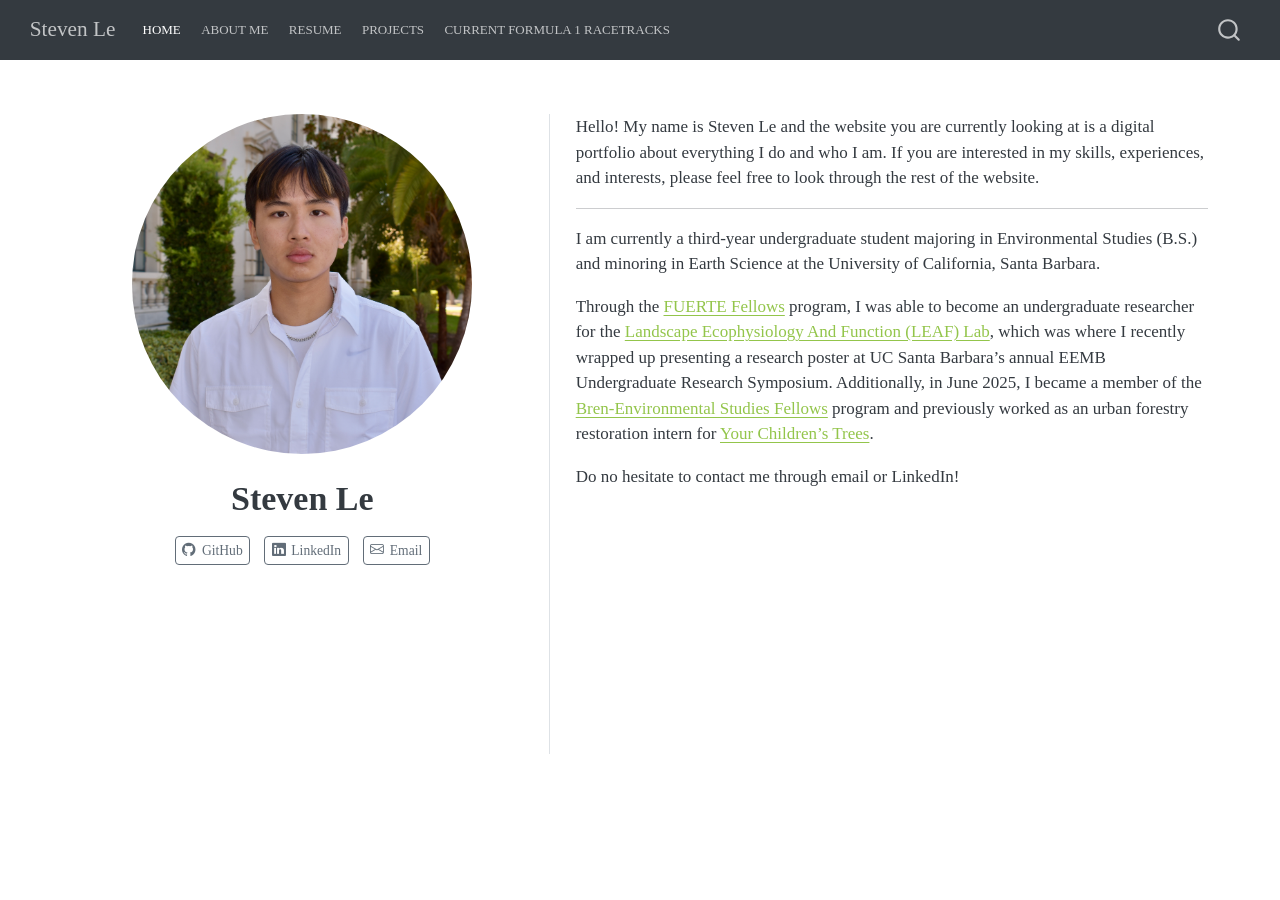
==== docs/index.html @ aee2616b "updated font." ====
<!DOCTYPE html>
<html xmlns="http://www.w3.org/1999/xhtml" lang="en" xml:lang="en"><head>

<meta charset="utf-8">
<meta name="generator" content="quarto-1.9.37">

<meta name="viewport" content="width=device-width, initial-scale=1.0, user-scalable=yes">


<title>Steven Le</title>
<style>
/* Default styles provided by pandoc.
** See https://pandoc.org/MANUAL.html#variables-for-html for config info.
*/
code{white-space: pre-wrap;}
span.smallcaps{font-variant: small-caps;}
div.columns{display: flex; gap: min(4vw, 1.5em);}
div.column{flex: auto; overflow-x: auto;}
div.hanging-indent{margin-left: 1.5em; text-indent: -1.5em;}
ul.task-list{list-style: none;}
ul.task-list li input[type="checkbox"] {
  width: 0.8em;
  margin: 0 0.8em 0.2em -1em; /* quarto-specific, see https://github.com/quarto-dev/quarto-cli/issues/4556 */ 
  vertical-align: middle;
}
</style>


<script src="site_libs/quarto-nav/quarto-nav.js"></script>
<script src="site_libs/quarto-nav/headroom.min.js"></script>
<script src="site_libs/clipboard/clipboard.min.js"></script>
<script src="site_libs/quarto-search/autocomplete.umd.js"></script>
<script src="site_libs/quarto-search/fuse.min.js"></script>
<script src="site_libs/quarto-search/quarto-search.js"></script>
<meta name="quarto:offset" content="./">
<script src="site_libs/quarto-html/quarto.js" type="module"></script>
<script src="site_libs/quarto-html/tabsets/tabsets.js" type="module"></script>
<script src="site_libs/quarto-html/popper.min.js"></script>
<script src="site_libs/quarto-html/tippy.umd.min.js"></script>
<link href="site_libs/quarto-html/tippy.css" rel="stylesheet">
<link href="site_libs/quarto-html/quarto-syntax-highlighting-7f8f88aac4f3542376d5c11b86a4c14d.css" rel="stylesheet" id="quarto-text-highlighting-styles">
<script src="site_libs/bootstrap/bootstrap.min.js"></script>
<link href="site_libs/bootstrap/bootstrap-icons.css" rel="stylesheet">
<link href="site_libs/bootstrap/bootstrap-993413920bd258c9f72661ddf3dbbf0b.min.css" rel="stylesheet" append-hash="true" id="quarto-bootstrap" data-mode="light">
<script id="quarto-search-options" type="application/json">{
  "location": "navbar",
  "copy-button": false,
  "collapse-after": 3,
  "panel-placement": "end",
  "type": "overlay",
  "limit": 50,
  "keyboard-shortcut": [
    "f",
    "/",
    "s"
  ],
  "show-item-context": false,
  "language": {
    "search-no-results-text": "No results",
    "search-matching-documents-text": "matching documents",
    "search-copy-link-title": "Copy link to search",
    "search-hide-matches-text": "Hide additional matches",
    "search-more-match-text": "more match in this document",
    "search-more-matches-text": "more matches in this document",
    "search-clear-button-title": "Clear",
    "search-text-placeholder": "",
    "search-detached-cancel-button-title": "Cancel",
    "search-submit-button-title": "Submit",
    "search-label": "Search"
  }
}</script>


</head>

<body class="nav-fixed quarto-light">

<div id="quarto-search-results"></div>
  <header id="quarto-header" class="headroom fixed-top">
    <nav class="navbar navbar-expand-lg " data-bs-theme="dark">
      <div class="navbar-container container-fluid">
      <div class="navbar-brand-container mx-auto">
    <a class="navbar-brand" href="./index.html">
    <span class="navbar-title">Steven Le</span>
    </a>
  </div>
            <div id="quarto-search" class="" title="Search"></div>
          <button class="navbar-toggler" type="button" data-bs-toggle="collapse" data-bs-target="#navbarCollapse" aria-controls="navbarCollapse" role="menu" aria-expanded="false" aria-label="Toggle navigation" onclick="if (window.quartoToggleHeadroom) { window.quartoToggleHeadroom(); }">
  <span class="navbar-toggler-icon"></span>
</button>
          <div class="collapse navbar-collapse" id="navbarCollapse">
            <ul class="navbar-nav navbar-nav-scroll me-auto">
  <li class="nav-item">
    <a class="nav-link active" href="./index.html" aria-current="page"> 
<span class="menu-text">Home</span></a>
  </li>  
  <li class="nav-item">
    <a class="nav-link" href="./about.html"> 
<span class="menu-text">About Me</span></a>
  </li>  
  <li class="nav-item">
    <a class="nav-link" href="./resume.html"> 
<span class="menu-text">Resume</span></a>
  </li>  
  <li class="nav-item">
    <a class="nav-link" href="./projects.html"> 
<span class="menu-text">Projects</span></a>
  </li>  
  <li class="nav-item">
    <a class="nav-link" href="./f1-racetracks.html"> 
<span class="menu-text">Current Formula 1 Racetracks</span></a>
  </li>  
</ul>
          </div> <!-- /navcollapse -->
            <div class="quarto-navbar-tools">
</div>
      </div> <!-- /container-fluid -->
    </nav>
</header>
<!-- content -->
<div id="quarto-content" class="quarto-container page-columns page-rows-contents page-layout-full page-navbar">
<!-- sidebar -->
<!-- margin-sidebar -->
    
<!-- main -->
<div class="quarto-about-trestles column-page">
  <div class="about-entity">
    <img src="photos/photo.jpg" class="about-image
  round " style="height: 20em; width: 20em;">
<header id="title-block-header" class="quarto-title-block default">
<div class="quarto-title">
<h1 class="title">Steven Le</h1>
</div>
<div class="quarto-title-meta column-page">
  </div>
</header>
    <div class="about-links">
  <a href="https://github.com/lesteven24" class="about-link" rel="" target="">
    <i class="bi bi-github"></i>
     <span class="about-link-text">GitHub</span>
  </a>
  <a href="https://linkedin.com/in/lesteven42" class="about-link" rel="" target="">
    <i class="bi bi-linkedin"></i>
     <span class="about-link-text">LinkedIn</span>
  </a>
  <a href="mailto:steven812@ucsb.edu" class="about-link" rel="" target="">
    <i class="bi bi-envelope"></i>
     <span class="about-link-text">Email</span>
  </a>
</div>
  </div>
  <div class="about-contents"><main class="content column-page" id="quarto-document-content">
<p>Hello! My name is Steven Le and the website you are currently looking at is a digital portfolio about everything I do and who I am. If you are interested in my skills, experiences, and interests, please feel free to look through the rest of the website.</p>
<hr>
<p>I am currently a third-year undergraduate student majoring in Environmental Studies (B.S.) and minoring in Earth Science at the University of California, Santa Barbara.</p>
<p>Through the <a href="https://fuerte.eemb.ucsb.edu/people/steven-le">FUERTE Fellows</a> program, I was able to become an undergraduate researcher for the <a href="https://anderegglab.eemb.ucsb.edu/">Landscape Ecophysiology And Function (LEAF) Lab</a>, which was where I recently wrapped up presenting a research poster at UC Santa Barbara’s annual EEMB Undergraduate Research Symposium. Additionally, in June 2025, I became a member of the <a href="https://bren.ucsb.edu/undergrad-mentoring/bren-es-fellows-program/bren-es-fellows/steven-le">Bren-Environmental Studies Fellows</a> program and previously worked as an urban forestry restoration intern for <a href="https://www.yourchildrenstreesatucsb.org/">Your Children’s Trees</a>.</p>
<p>Do no hesitate to contact me through email or LinkedIn!</p>


</main></div>
</div>
 <!-- /main -->
<script id="quarto-html-after-body" type="application/javascript">
  window.document.addEventListener("DOMContentLoaded", function (event) {
    const isCodeAnnotation = (el) => {
      for (const clz of el.classList) {
        if (clz.startsWith('code-annotation-')) {                     
          return true;
        }
      }
      return false;
    }
    const onCopySuccess = function(e) {
      // button target
      const button = e.trigger;
      // don't keep focus
      button.blur();
      // flash "checked"
      button.classList.add('code-copy-button-checked');
      var currentTitle = button.getAttribute("title");
      button.setAttribute("title", "Copied!");
      let tooltip;
      if (window.bootstrap) {
        button.setAttribute("data-bs-toggle", "tooltip");
        button.setAttribute("data-bs-placement", "left");
        button.setAttribute("data-bs-title", "Copied!");
        tooltip = new bootstrap.Tooltip(button, 
          { trigger: "manual", 
            customClass: "code-copy-button-tooltip",
            offset: [0, -8]});
        tooltip.show();    
      }
      setTimeout(function() {
        if (tooltip) {
          tooltip.hide();
          button.removeAttribute("data-bs-title");
          button.removeAttribute("data-bs-toggle");
          button.removeAttribute("data-bs-placement");
        }
        button.setAttribute("title", currentTitle);
        button.classList.remove('code-copy-button-checked');
      }, 1000);
      // clear code selection
      e.clearSelection();
    }
    const getTextToCopy = function(trigger) {
      const outerScaffold = trigger.parentElement.cloneNode(true);
      const codeEl = outerScaffold.querySelector('code');
      for (const childEl of codeEl.children) {
        if (isCodeAnnotation(childEl)) {
          childEl.remove();
        }
      }
      return codeEl.innerText;
    }
    const clipboard = new window.ClipboardJS('.code-copy-button:not([data-in-quarto-modal])', {
      text: getTextToCopy
    });
    clipboard.on('success', onCopySuccess);
    if (window.document.getElementById('quarto-embedded-source-code-modal')) {
      const clipboardModal = new window.ClipboardJS('.code-copy-button[data-in-quarto-modal]', {
        text: getTextToCopy,
        container: window.document.getElementById('quarto-embedded-source-code-modal')
      });
      clipboardModal.on('success', onCopySuccess);
    }
      var localhostRegex = new RegExp(/^(?:http|https):\/\/localhost\:?[0-9]*\//);
      var mailtoRegex = new RegExp(/^mailto:/);
        var filterRegex = new RegExp('/' + window.location.host + '/');
      var isInternal = (href) => {
          return filterRegex.test(href) || localhostRegex.test(href) || mailtoRegex.test(href);
      }
      // Inspect non-navigation links and adorn them if external
     var links = window.document.querySelectorAll('a[href]:not(.nav-link):not(.navbar-brand):not(.toc-action):not(.sidebar-link):not(.sidebar-item-toggle):not(.pagination-link):not(.no-external):not([aria-hidden]):not(.dropdown-item):not(.quarto-navigation-tool):not(.about-link)');
      for (var i=0; i<links.length; i++) {
        const link = links[i];
        if (!isInternal(link.href)) {
          // undo the damage that might have been done by quarto-nav.js in the case of
          // links that we want to consider external
          if (link.dataset.originalHref !== undefined) {
            link.href = link.dataset.originalHref;
          }
        }
      }
    function tippyHover(el, contentFn, onTriggerFn, onUntriggerFn) {
      const config = {
        allowHTML: true,
        maxWidth: 500,
        delay: 100,
        arrow: false,
        appendTo: function(el) {
            return el.parentElement;
        },
        interactive: true,
        interactiveBorder: 10,
        theme: 'quarto',
        placement: 'bottom-start',
      };
      if (contentFn) {
        config.content = contentFn;
      }
      if (onTriggerFn) {
        config.onTrigger = onTriggerFn;
      }
      if (onUntriggerFn) {
        config.onUntrigger = onUntriggerFn;
      }
      window.tippy(el, config); 
    }
    const noterefs = window.document.querySelectorAll('a[role="doc-noteref"]');
    for (var i=0; i<noterefs.length; i++) {
      const ref = noterefs[i];
      tippyHover(ref, function() {
        // use id or data attribute instead here
        let href = ref.getAttribute('data-footnote-href') || ref.getAttribute('href');
        try { href = new URL(href).hash; } catch {}
        const id = href.replace(/^#\/?/, "");
        const note = window.document.getElementById(id);
        if (note) {
          return note.innerHTML;
        } else {
          return "";
        }
      });
    }
    const xrefs = window.document.querySelectorAll('a.quarto-xref');
    const processXRef = (id, note) => {
      // Strip column container classes
      const stripColumnClz = (el) => {
        el.classList.remove("page-full", "page-columns");
        if (el.children) {
          for (const child of el.children) {
            stripColumnClz(child);
          }
        }
      }
      stripColumnClz(note)
      if (id === null || id.startsWith('sec-')) {
        // Special case sections, only their first couple elements
        const container = document.createElement("div");
        if (note.children && note.children.length > 2) {
          container.appendChild(note.children[0].cloneNode(true));
          for (let i = 1; i < note.children.length; i++) {
            const child = note.children[i];
            if (child.tagName === "P" && child.innerText === "") {
              continue;
            } else {
              container.appendChild(child.cloneNode(true));
              break;
            }
          }
          if (window.Quarto?.typesetMath) {
            window.Quarto.typesetMath(container);
          }
          return container.innerHTML
        } else {
          if (window.Quarto?.typesetMath) {
            window.Quarto.typesetMath(note);
          }
          return note.innerHTML;
        }
      } else {
        // Remove any anchor links if they are present
        const anchorLink = note.querySelector('a.anchorjs-link');
        if (anchorLink) {
          anchorLink.remove();
        }
        if (window.Quarto?.typesetMath) {
          window.Quarto.typesetMath(note);
        }
        if (note.classList.contains("callout")) {
          return note.outerHTML;
        } else {
          return note.innerHTML;
        }
      }
    }
    for (var i=0; i<xrefs.length; i++) {
      const xref = xrefs[i];
      tippyHover(xref, undefined, function(instance) {
        instance.disable();
        let url = xref.getAttribute('href');
        let hash = undefined; 
        if (url.startsWith('#')) {
          hash = url;
        } else {
          try { hash = new URL(url).hash; } catch {}
        }
        if (hash) {
          const id = hash.replace(/^#\/?/, "");
          const note = window.document.getElementById(id);
          if (note !== null) {
            try {
              const html = processXRef(id, note.cloneNode(true));
              instance.setContent(html);
            } finally {
              instance.enable();
              instance.show();
            }
          } else {
            // See if we can fetch this
            fetch(url.split('#')[0])
            .then(res => res.text())
            .then(html => {
              const parser = new DOMParser();
              const htmlDoc = parser.parseFromString(html, "text/html");
              const note = htmlDoc.getElementById(id);
              if (note !== null) {
                const html = processXRef(id, note);
                instance.setContent(html);
              } 
            }).finally(() => {
              instance.enable();
              instance.show();
            });
          }
        } else {
          // See if we can fetch a full url (with no hash to target)
          // This is a special case and we should probably do some content thinning / targeting
          fetch(url)
          .then(res => res.text())
          .then(html => {
            const parser = new DOMParser();
            const htmlDoc = parser.parseFromString(html, "text/html");
            const note = htmlDoc.querySelector('main.content');
            if (note !== null) {
              // This should only happen for chapter cross references
              // (since there is no id in the URL)
              // remove the first header
              if (note.children.length > 0 && note.children[0].tagName === "HEADER") {
                note.children[0].remove();
              }
              const html = processXRef(null, note);
              instance.setContent(html);
            } 
          }).finally(() => {
            instance.enable();
            instance.show();
          });
        }
      }, function(instance) {
      });
    }
        let selectedAnnoteEl;
        const selectorForAnnotation = ( cell, annotation) => {
          let cellAttr = 'data-code-cell="' + cell + '"';
          let lineAttr = 'data-code-annotation="' +  annotation + '"';
          const selector = 'span[' + cellAttr + '][' + lineAttr + ']';
          return selector;
        }
        const selectCodeLines = (annoteEl) => {
          const doc = window.document;
          const targetCell = annoteEl.getAttribute("data-target-cell");
          const targetAnnotation = annoteEl.getAttribute("data-target-annotation");
          const annoteSpan = window.document.querySelector(selectorForAnnotation(targetCell, targetAnnotation));
          const lines = annoteSpan.getAttribute("data-code-lines").split(",");
          const lineIds = lines.map((line) => {
            return targetCell + "-" + line;
          })
          let top = null;
          let height = null;
          let parent = null;
          if (lineIds.length > 0) {
              //compute the position of the single el (top and bottom and make a div)
              const el = window.document.getElementById(lineIds[0]);
              top = el.offsetTop;
              height = el.offsetHeight;
              parent = el.parentElement.parentElement;
            if (lineIds.length > 1) {
              const lastEl = window.document.getElementById(lineIds[lineIds.length - 1]);
              const bottom = lastEl.offsetTop + lastEl.offsetHeight;
              height = bottom - top;
            }
            if (top !== null && height !== null && parent !== null) {
              // cook up a div (if necessary) and position it 
              let div = window.document.getElementById("code-annotation-line-highlight");
              if (div === null) {
                div = window.document.createElement("div");
                div.setAttribute("id", "code-annotation-line-highlight");
                div.style.position = 'absolute';
                parent.appendChild(div);
              }
              div.style.top = top - 2 + "px";
              div.style.height = height + 4 + "px";
              div.style.left = 0;
              let gutterDiv = window.document.getElementById("code-annotation-line-highlight-gutter");
              if (gutterDiv === null) {
                gutterDiv = window.document.createElement("div");
                gutterDiv.setAttribute("id", "code-annotation-line-highlight-gutter");
                gutterDiv.style.position = 'absolute';
                const codeCell = window.document.getElementById(targetCell);
                const gutter = codeCell.querySelector('.code-annotation-gutter');
                gutter.appendChild(gutterDiv);
              }
              gutterDiv.style.top = top - 2 + "px";
              gutterDiv.style.height = height + 4 + "px";
            }
            selectedAnnoteEl = annoteEl;
          }
        };
        const unselectCodeLines = () => {
          const elementsIds = ["code-annotation-line-highlight", "code-annotation-line-highlight-gutter"];
          elementsIds.forEach((elId) => {
            const div = window.document.getElementById(elId);
            if (div) {
              div.remove();
            }
          });
          selectedAnnoteEl = undefined;
        };
          // Handle positioning of the toggle
      window.addEventListener(
        "resize",
        throttle(() => {
          elRect = undefined;
          if (selectedAnnoteEl) {
            selectCodeLines(selectedAnnoteEl);
          }
        }, 10)
      );
      function throttle(fn, ms) {
      let throttle = false;
      let timer;
        return (...args) => {
          if(!throttle) { // first call gets through
              fn.apply(this, args);
              throttle = true;
          } else { // all the others get throttled
              if(timer) clearTimeout(timer); // cancel #2
              timer = setTimeout(() => {
                fn.apply(this, args);
                timer = throttle = false;
              }, ms);
          }
        };
      }
        // Attach click handler to the DT
        const annoteDls = window.document.querySelectorAll('dt[data-target-cell]');
        for (const annoteDlNode of annoteDls) {
          annoteDlNode.addEventListener('click', (event) => {
            const clickedEl = event.target;
            if (clickedEl !== selectedAnnoteEl) {
              unselectCodeLines();
              const activeEl = window.document.querySelector('dt[data-target-cell].code-annotation-active');
              if (activeEl) {
                activeEl.classList.remove('code-annotation-active');
              }
              selectCodeLines(clickedEl);
              clickedEl.classList.add('code-annotation-active');
            } else {
              // Unselect the line
              unselectCodeLines();
              clickedEl.classList.remove('code-annotation-active');
            }
          });
        }
    const findCites = (el) => {
      const parentEl = el.parentElement;
      if (parentEl) {
        const cites = parentEl.dataset.cites;
        if (cites) {
          return {
            el,
            cites: cites.split(' ')
          };
        } else {
          return findCites(el.parentElement)
        }
      } else {
        return undefined;
      }
    };
    var bibliorefs = window.document.querySelectorAll('a[role="doc-biblioref"]');
    for (var i=0; i<bibliorefs.length; i++) {
      const ref = bibliorefs[i];
      const citeInfo = findCites(ref);
      if (citeInfo) {
        tippyHover(citeInfo.el, function() {
          var popup = window.document.createElement('div');
          citeInfo.cites.forEach(function(cite) {
            var citeDiv = window.document.createElement('div');
            citeDiv.classList.add('hanging-indent');
            citeDiv.classList.add('csl-entry');
            var biblioDiv = window.document.getElementById('ref-' + cite);
            if (biblioDiv) {
              citeDiv.innerHTML = biblioDiv.innerHTML;
            }
            popup.appendChild(citeDiv);
          });
          return popup.innerHTML;
        });
      }
    }
  });
  </script>
</div> <!-- /content -->




</body></html>
---- docs/site_libs/quarto-html/tippy.css ----
.tippy-box[data-animation=fade][data-state=hidden]{opacity:0}[data-tippy-root]{max-width:calc(100vw - 10px)}.tippy-box{position:relative;background-color:#333;color:#fff;border-radius:4px;font-size:14px;line-height:1.4;white-space:normal;outline:0;transition-property:transform,visibility,opacity}.tippy-box[data-placement^=top]>.tippy-arrow{bottom:0}.tippy-box[data-placement^=top]>.tippy-arrow:before{bottom:-7px;left:0;border-width:8px 8px 0;border-top-color:initial;transform-origin:center top}.tippy-box[data-placement^=bottom]>.tippy-arrow{top:0}.tippy-box[data-placement^=bottom]>.tippy-arrow:before{top:-7px;left:0;border-width:0 8px 8px;border-bottom-color:initial;transform-origin:center bottom}.tippy-box[data-placement^=left]>.tippy-arrow{right:0}.tippy-box[data-placement^=left]>.tippy-arrow:before{border-width:8px 0 8px 8px;border-left-color:initial;right:-7px;transform-origin:center left}.tippy-box[data-placement^=right]>.tippy-arrow{left:0}.tippy-box[data-placement^=right]>.tippy-arrow:before{left:-7px;border-width:8px 8px 8px 0;border-right-color:initial;transform-origin:center right}.tippy-box[data-inertia][data-state=visible]{transition-timing-function:cubic-bezier(.54,1.5,.38,1.11)}.tippy-arrow{width:16px;height:16px;color:#333}.tippy-arrow:before{content:"";position:absolute;border-color:transparent;border-style:solid}.tippy-content{position:relative;padding:5px 9px;z-index:1}
---- docs/site_libs/quarto-html/quarto-syntax-highlighting-7f8f88aac4f3542376d5c11b86a4c14d.css ----
/* quarto syntax highlight colors */
:root {
  --quarto-hl-ot-color: #003B4F;
  --quarto-hl-at-color: #657422;
  --quarto-hl-ss-color: #20794D;
  --quarto-hl-an-color: #5E5E5E;
  --quarto-hl-fu-color: #4758AB;
  --quarto-hl-st-color: #20794D;
  --quarto-hl-cf-color: #003B4F;
  --quarto-hl-op-color: #5E5E5E;
  --quarto-hl-er-color: #AD0000;
  --quarto-hl-bn-color: #AD0000;
  --quarto-hl-al-color: #AD0000;
  --quarto-hl-va-color: #111111;
  --quarto-hl-bu-color: inherit;
  --quarto-hl-ex-color: inherit;
  --quarto-hl-pp-color: #AD0000;
  --quarto-hl-in-color: #5E5E5E;
  --quarto-hl-vs-color: #20794D;
  --quarto-hl-wa-color: #5E5E5E;
  --quarto-hl-do-color: #5E5E5E;
  --quarto-hl-im-color: #00769E;
  --quarto-hl-ch-color: #20794D;
  --quarto-hl-dt-color: #AD0000;
  --quarto-hl-fl-color: #AD0000;
  --quarto-hl-co-color: #5E5E5E;
  --quarto-hl-cv-color: #5E5E5E;
  --quarto-hl-cn-color: #8f5902;
  --quarto-hl-sc-color: #5E5E5E;
  --quarto-hl-dv-color: #AD0000;
  --quarto-hl-kw-color: #003B4F;
}

/* other quarto variables */
:root {
  --quarto-font-monospace: SFMono-Regular, Menlo, Monaco, Consolas, "Liberation Mono", "Courier New", monospace;
}

/* syntax highlight based on Pandoc's rules */
pre > code.sourceCode > span {
  color: #003B4F;
}

code.sourceCode > span {
  color: #003B4F;
}

div.sourceCode,
div.sourceCode pre.sourceCode {
  color: #003B4F;
}

/* Normal */
code span {
  color: #003B4F;
}

/* Alert */
code span.al {
  color: #AD0000;
  font-style: inherit;
}

/* Annotation */
code span.an {
  color: #5E5E5E;
  font-style: inherit;
}

/* Attribute */
code span.at {
  color: #657422;
  font-style: inherit;
}

/* BaseN */
code span.bn {
  color: #AD0000;
  font-style: inherit;
}

/* BuiltIn */
code span.bu {
  font-style: inherit;
}

/* ControlFlow */
code span.cf {
  color: #003B4F;
  font-weight: bold;
  font-style: inherit;
}

/* Char */
code span.ch {
  color: #20794D;
  font-style: inherit;
}

/* Constant */
code span.cn {
  color: #8f5902;
  font-style: inherit;
}

/* Comment */
code span.co {
  color: #5E5E5E;
  font-style: inherit;
}

/* CommentVar */
code span.cv {
  color: #5E5E5E;
  font-style: italic;
}

/* Documentation */
code span.do {
  color: #5E5E5E;
  font-style: italic;
}

/* DataType */
code span.dt {
  color: #AD0000;
  font-style: inherit;
}

/* DecVal */
code span.dv {
  color: #AD0000;
  font-style: inherit;
}

/* Error */
code span.er {
  color: #AD0000;
  font-style: inherit;
}

/* Extension */
code span.ex {
  font-style: inherit;
}

/* Float */
code span.fl {
  color: #AD0000;
  font-style: inherit;
}

/* Function */
code span.fu {
  color: #4758AB;
  font-style: inherit;
}

/* Import */
code span.im {
  color: #00769E;
  font-style: inherit;
}

/* Information */
code span.in {
  color: #5E5E5E;
  font-style: inherit;
}

/* Keyword */
code span.kw {
  color: #003B4F;
  font-weight: bold;
  font-style: inherit;
}

/* Operator */
code span.op {
  color: #5E5E5E;
  font-style: inherit;
}

/* Other */
code span.ot {
  color: #003B4F;
  font-style: inherit;
}

/* Preprocessor */
code span.pp {
  color: #AD0000;
  font-style: inherit;
}

/* SpecialChar */
code span.sc {
  color: #5E5E5E;
  font-style: inherit;
}

/* SpecialString */
code span.ss {
  color: #20794D;
  font-style: inherit;
}

/* String */
code span.st {
  color: #20794D;
  font-style: inherit;
}

/* Variable */
code span.va {
  color: #111111;
  font-style: inherit;
}

/* VerbatimString */
code span.vs {
  color: #20794D;
  font-style: inherit;
}

/* Warning */
code span.wa {
  color: #5E5E5E;
  font-style: italic;
}

.prevent-inlining {
  content: "</";
}

/*# sourceMappingURL=789ad8cd35626ba772517505b42a116e.css.map */
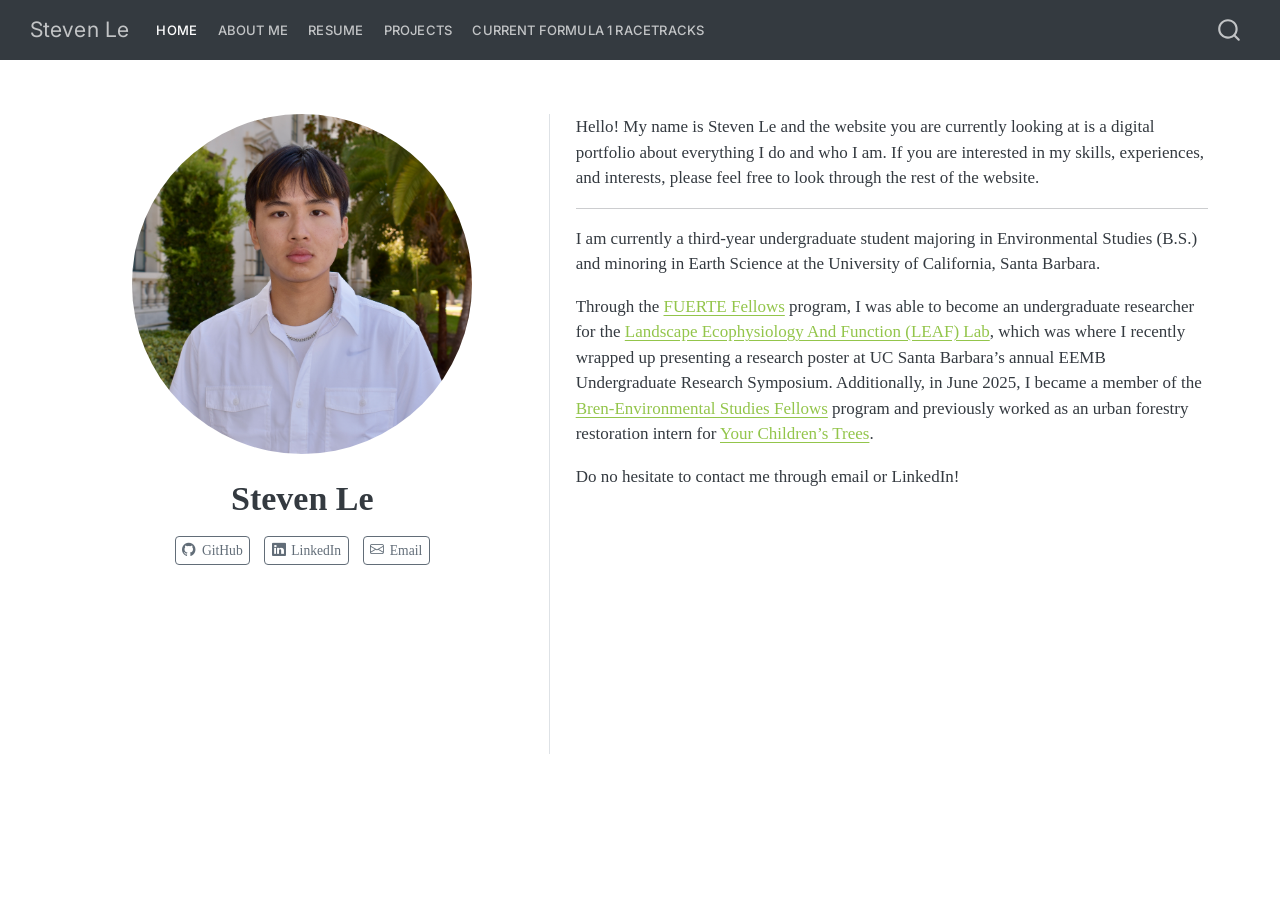
==== commit 6dbcae6e: "updated fonts and nav bar font." ====
--- a/docs/index.html
+++ b/docs/index.html
@@ -41,7 +41,7 @@
 <link href="site_libs/quarto-html/quarto-syntax-highlighting-7f8f88aac4f3542376d5c11b86a4c14d.css" rel="stylesheet" id="quarto-text-highlighting-styles">
 <script src="site_libs/bootstrap/bootstrap.min.js"></script>
 <link href="site_libs/bootstrap/bootstrap-icons.css" rel="stylesheet">
-<link href="site_libs/bootstrap/bootstrap-993413920bd258c9f72661ddf3dbbf0b.min.css" rel="stylesheet" append-hash="true" id="quarto-bootstrap" data-mode="light">
+<link href="site_libs/bootstrap/bootstrap-561d24a22aeae4bb8fb8502de9a39e75.min.css" rel="stylesheet" append-hash="true" id="quarto-bootstrap" data-mode="light">
 <script id="quarto-search-options" type="application/json">{
   "location": "navbar",
   "copy-button": false,
@@ -71,6 +71,7 @@
 }</script>
 
 
+<link rel="stylesheet" href="styles.css">
 </head>
 
 <body class="nav-fixed quarto-light">
--- a/docs/styles.css
+++ b/docs/styles.css
@@ -0,0 +1,8 @@
+/* css styles */
+
+@import url('https://fonts.googleapis.com/css2?family=Inter:wght@400;500;600&display=swap');
+
+.navbar {
+  font-family: 'Inter', system-ui, -apple-system, sans-serif;
+  font-weight: 500; 
+  letter-spacing: 0.01em;}
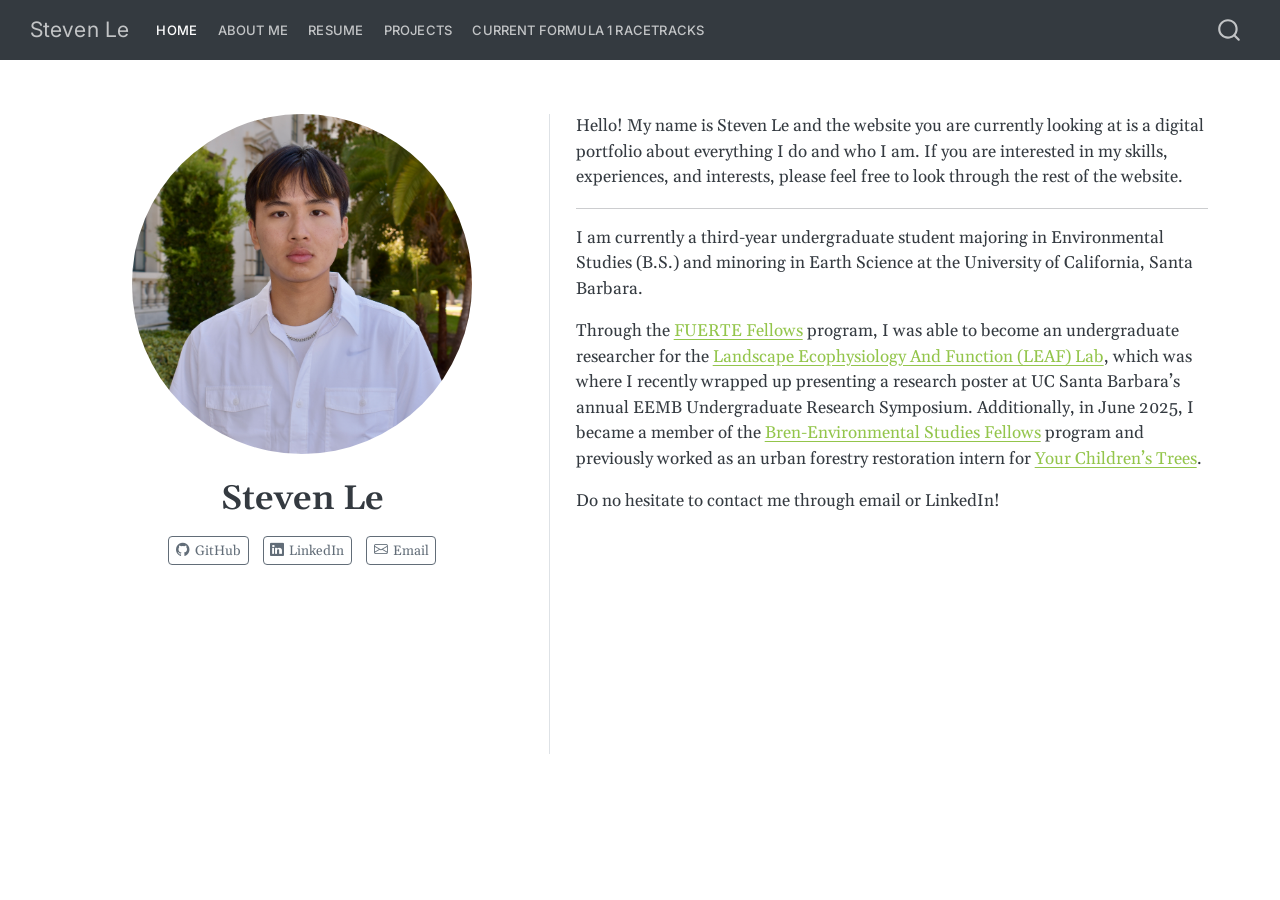
==== commit 903d2941: "edited css and scss files." ====
--- a/docs/index.html
+++ b/docs/index.html
@@ -41,7 +41,7 @@
 <link href="site_libs/quarto-html/quarto-syntax-highlighting-7f8f88aac4f3542376d5c11b86a4c14d.css" rel="stylesheet" id="quarto-text-highlighting-styles">
 <script src="site_libs/bootstrap/bootstrap.min.js"></script>
 <link href="site_libs/bootstrap/bootstrap-icons.css" rel="stylesheet">
-<link href="site_libs/bootstrap/bootstrap-561d24a22aeae4bb8fb8502de9a39e75.min.css" rel="stylesheet" append-hash="true" id="quarto-bootstrap" data-mode="light">
+<link href="site_libs/bootstrap/bootstrap-2d1bde335d7868354e07e0d814e903ee.min.css" rel="stylesheet" append-hash="true" id="quarto-bootstrap" data-mode="light">
 <script id="quarto-search-options" type="application/json">{
   "location": "navbar",
   "copy-button": false,
@@ -71,7 +71,6 @@
 }</script>
 
 
-<link rel="stylesheet" href="styles.css">
 </head>
 
 <body class="nav-fixed quarto-light">
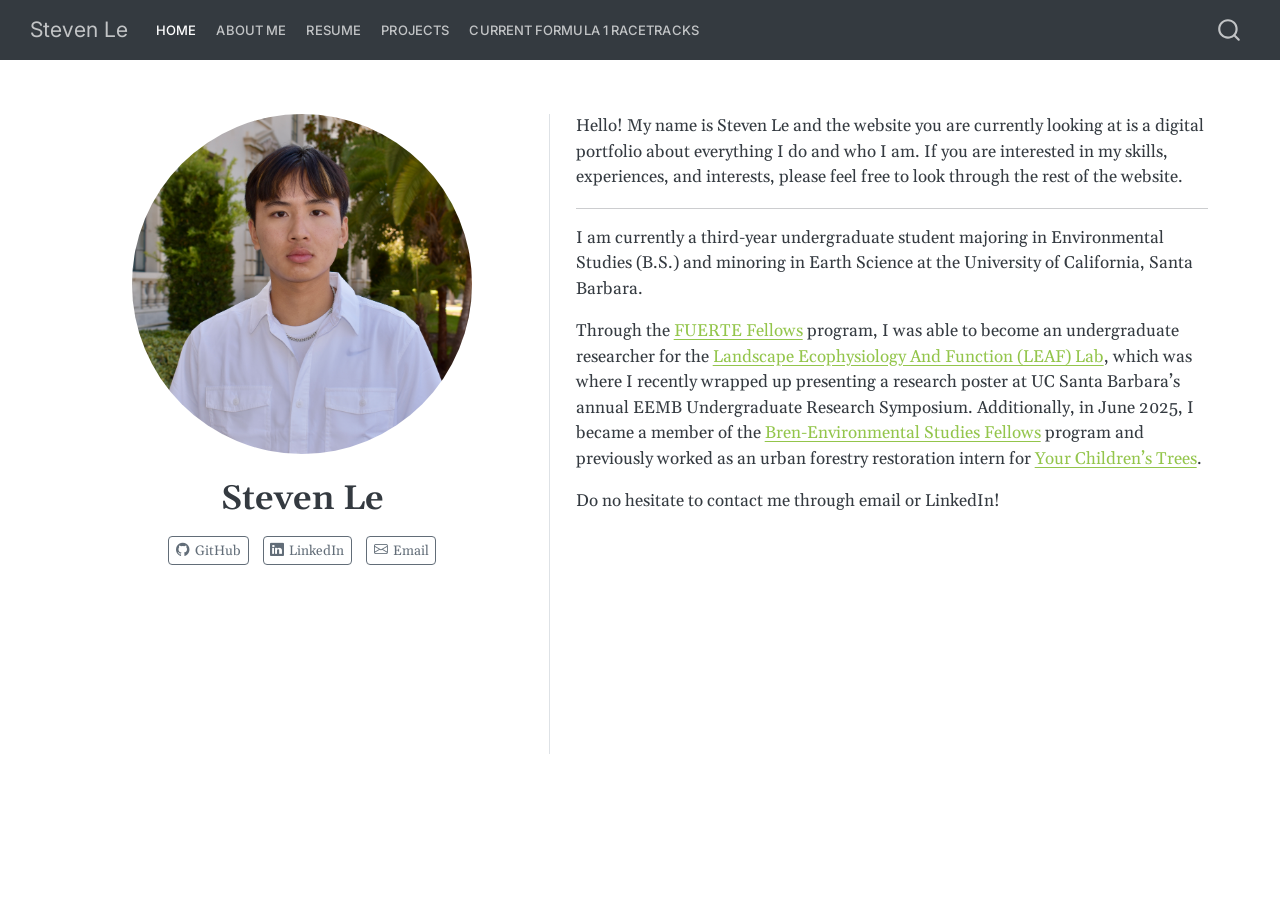
==== commit d49e85b0: "edited fonts on projects page." ====
--- a/docs/index.html
+++ b/docs/index.html
@@ -41,7 +41,7 @@
 <link href="site_libs/quarto-html/quarto-syntax-highlighting-7f8f88aac4f3542376d5c11b86a4c14d.css" rel="stylesheet" id="quarto-text-highlighting-styles">
 <script src="site_libs/bootstrap/bootstrap.min.js"></script>
 <link href="site_libs/bootstrap/bootstrap-icons.css" rel="stylesheet">
-<link href="site_libs/bootstrap/bootstrap-2d1bde335d7868354e07e0d814e903ee.min.css" rel="stylesheet" append-hash="true" id="quarto-bootstrap" data-mode="light">
+<link href="site_libs/bootstrap/bootstrap-697f4d551694fbe52ded92b2974eaca8.min.css" rel="stylesheet" append-hash="true" id="quarto-bootstrap" data-mode="light">
 <script id="quarto-search-options" type="application/json">{
   "location": "navbar",
   "copy-button": false,
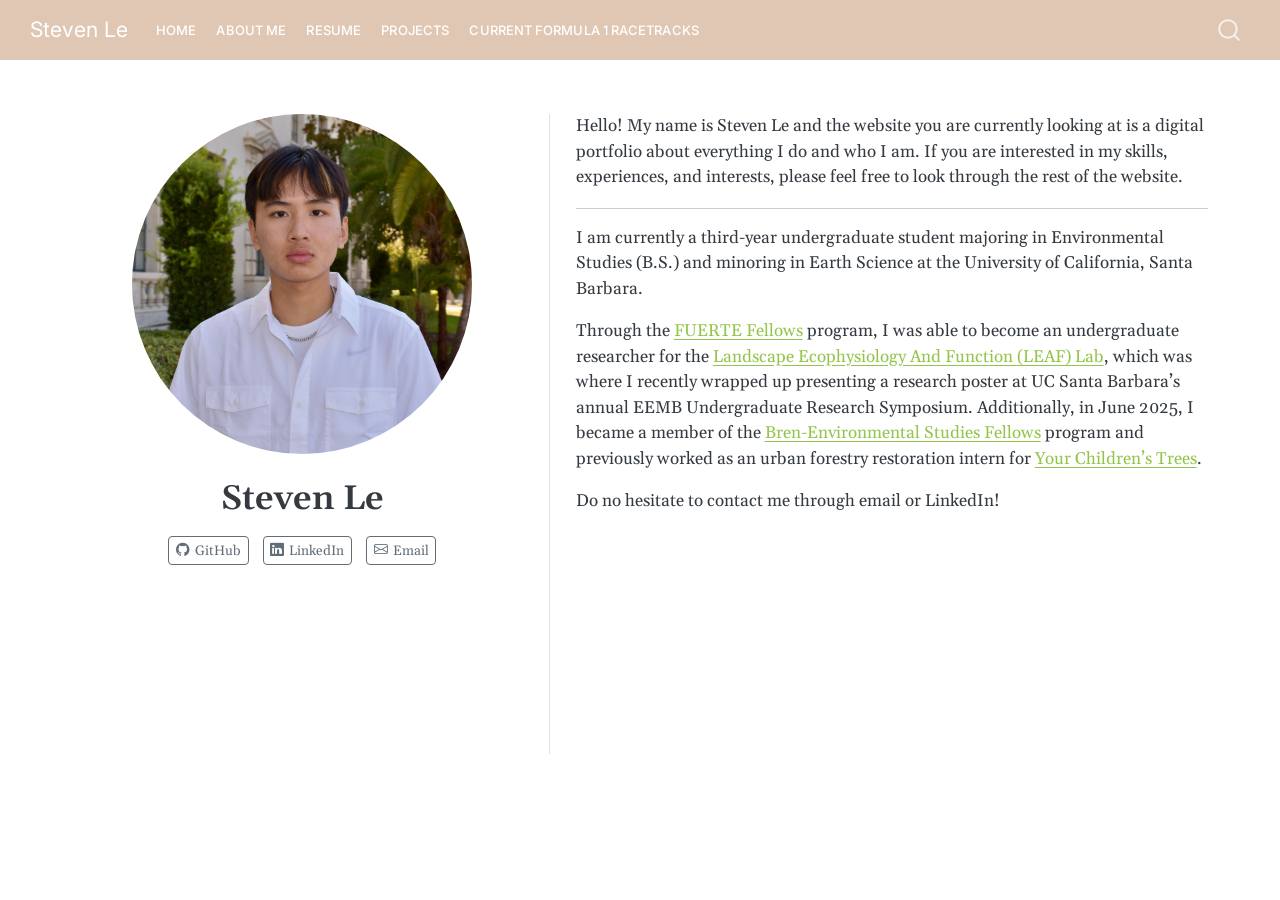
==== commit fa741c8c: "changed page titles color." ====
--- a/docs/index.html
+++ b/docs/index.html
@@ -41,7 +41,7 @@
 <link href="site_libs/quarto-html/quarto-syntax-highlighting-7f8f88aac4f3542376d5c11b86a4c14d.css" rel="stylesheet" id="quarto-text-highlighting-styles">
 <script src="site_libs/bootstrap/bootstrap.min.js"></script>
 <link href="site_libs/bootstrap/bootstrap-icons.css" rel="stylesheet">
-<link href="site_libs/bootstrap/bootstrap-697f4d551694fbe52ded92b2974eaca8.min.css" rel="stylesheet" append-hash="true" id="quarto-bootstrap" data-mode="light">
+<link href="site_libs/bootstrap/bootstrap-ac56514246ec92fec83504c8b664801d.min.css" rel="stylesheet" append-hash="true" id="quarto-bootstrap" data-mode="light">
 <script id="quarto-search-options" type="application/json">{
   "location": "navbar",
   "copy-button": false,
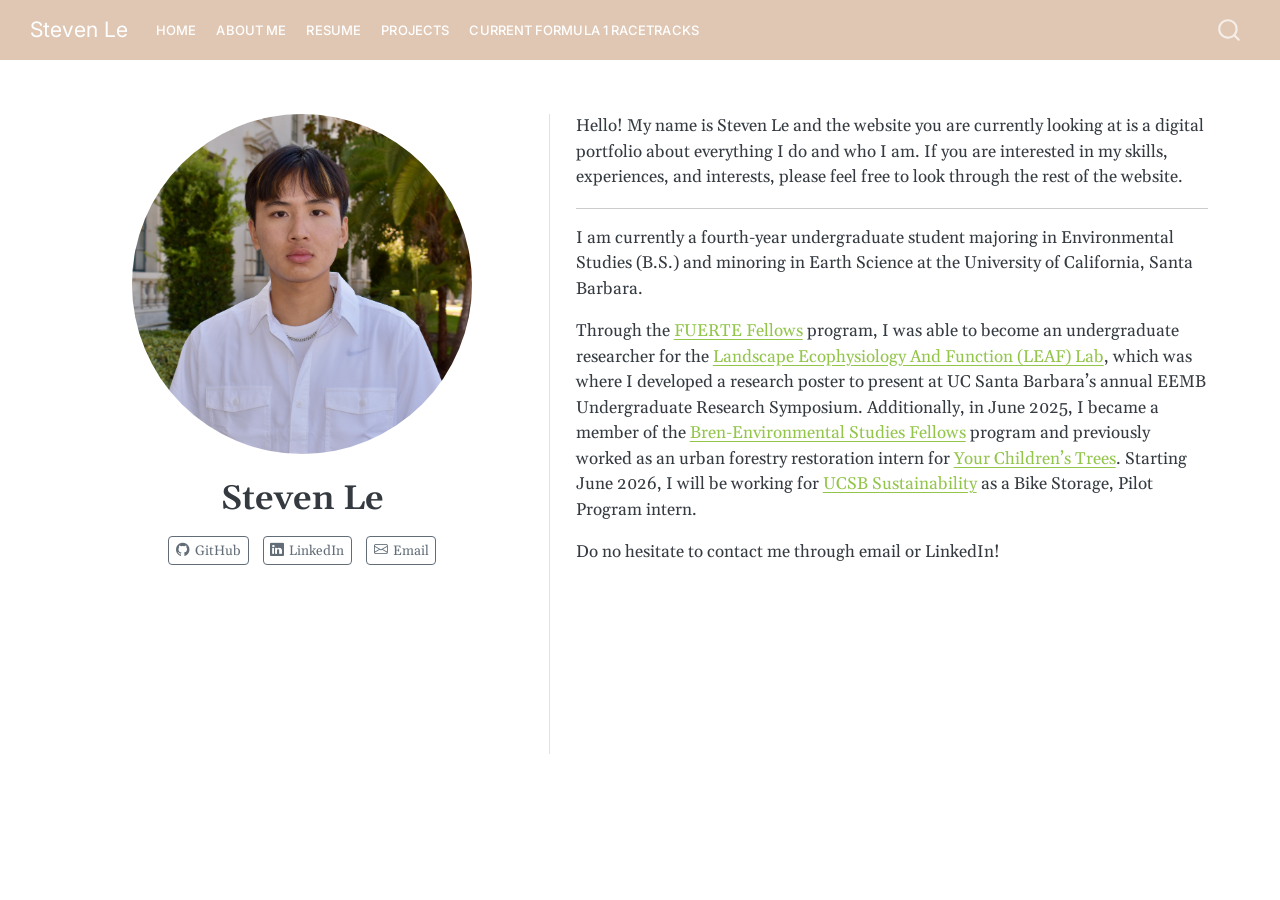
==== commit 119acd38: "updated title page." ====
--- a/docs/index.html
+++ b/docs/index.html
@@ -152,8 +152,8 @@
   <div class="about-contents"><main class="content column-page" id="quarto-document-content">
 <p>Hello! My name is Steven Le and the website you are currently looking at is a digital portfolio about everything I do and who I am. If you are interested in my skills, experiences, and interests, please feel free to look through the rest of the website.</p>
 <hr>
-<p>I am currently a third-year undergraduate student majoring in Environmental Studies (B.S.) and minoring in Earth Science at the University of California, Santa Barbara.</p>
-<p>Through the <a href="https://fuerte.eemb.ucsb.edu/people/steven-le">FUERTE Fellows</a> program, I was able to become an undergraduate researcher for the <a href="https://anderegglab.eemb.ucsb.edu/">Landscape Ecophysiology And Function (LEAF) Lab</a>, which was where I recently wrapped up presenting a research poster at UC Santa Barbara’s annual EEMB Undergraduate Research Symposium. Additionally, in June 2025, I became a member of the <a href="https://bren.ucsb.edu/undergrad-mentoring/bren-es-fellows-program/bren-es-fellows/steven-le">Bren-Environmental Studies Fellows</a> program and previously worked as an urban forestry restoration intern for <a href="https://www.yourchildrenstreesatucsb.org/">Your Children’s Trees</a>.</p>
+<p>I am currently a fourth-year undergraduate student majoring in Environmental Studies (B.S.) and minoring in Earth Science at the University of California, Santa Barbara.</p>
+<p>Through the <a href="https://fuerte.eemb.ucsb.edu/people/steven-le">FUERTE Fellows</a> program, I was able to become an undergraduate researcher for the <a href="https://anderegglab.eemb.ucsb.edu/">Landscape Ecophysiology And Function (LEAF) Lab</a>, which was where I developed a research poster to present at UC Santa Barbara’s annual EEMB Undergraduate Research Symposium. Additionally, in June 2025, I became a member of the <a href="https://bren.ucsb.edu/undergrad-mentoring/bren-es-fellows-program/bren-es-fellows/steven-le">Bren-Environmental Studies Fellows</a> program and previously worked as an urban forestry restoration intern for <a href="https://www.yourchildrenstreesatucsb.org/">Your Children’s Trees</a>. Starting June 2026, I will be working for <a href="https://www.sustainability.ucsb.edu/">UCSB Sustainability</a> as a Bike Storage, Pilot Program intern.</p>
 <p>Do no hesitate to contact me through email or LinkedIn!</p>
 
 
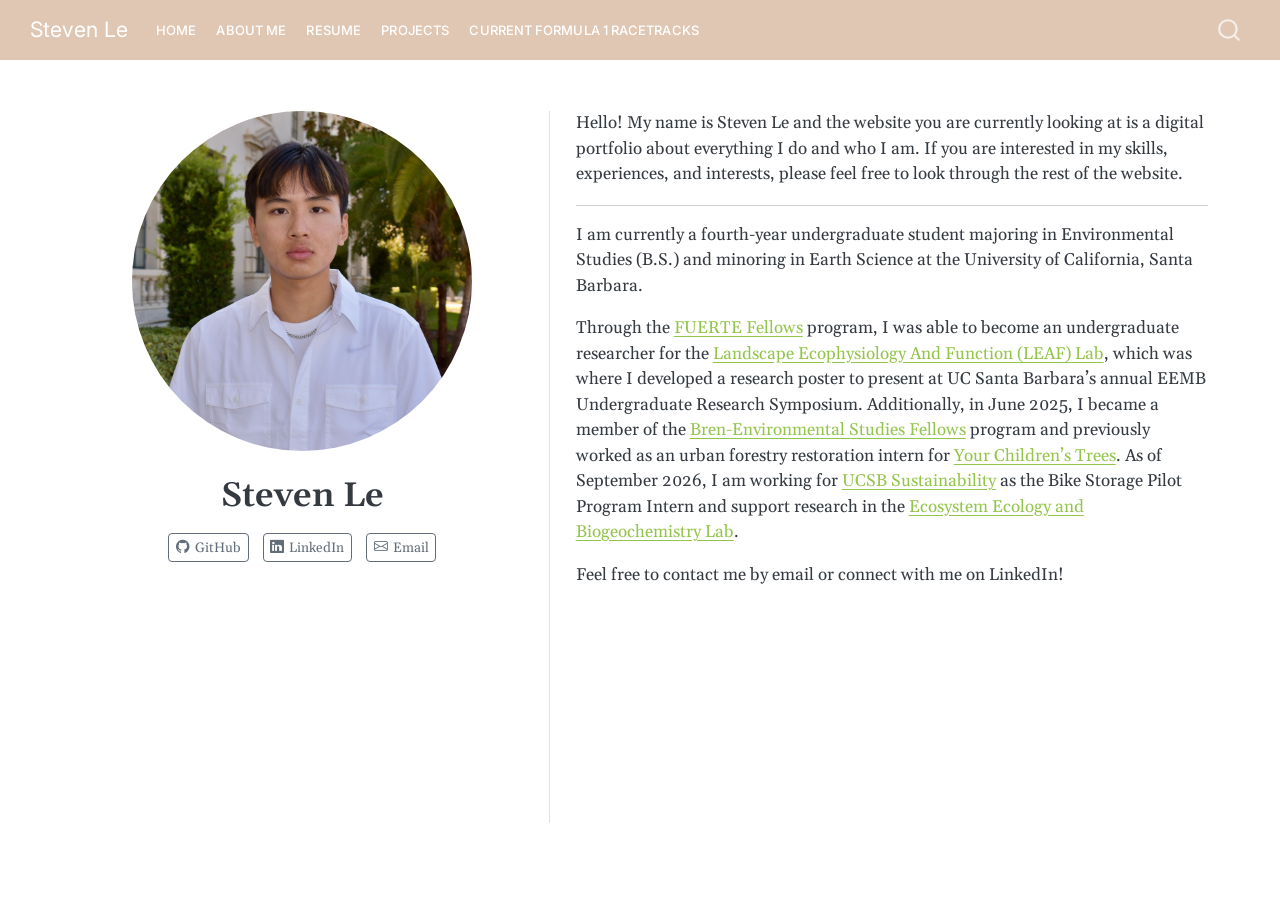
==== commit 75ca65ae: "updated text in home page." ====
--- a/docs/index.html
+++ b/docs/index.html
@@ -2,7 +2,7 @@
 <html xmlns="http://www.w3.org/1999/xhtml" lang="en" xml:lang="en"><head>
 
 <meta charset="utf-8">
-<meta name="generator" content="quarto-1.9.37">
+<meta name="generator" content="quarto-1.10.18">
 
 <meta name="viewport" content="width=device-width, initial-scale=1.0, user-scalable=yes">
 
@@ -12,10 +12,13 @@
 /* Default styles provided by pandoc.
 ** See https://pandoc.org/MANUAL.html#variables-for-html for config info.
 */
-code{white-space: pre-wrap;}
 span.smallcaps{font-variant: small-caps;}
-div.columns{display: flex; gap: min(4vw, 1.5em);}
-div.column{flex: auto; overflow-x: auto;}
+div.columns{display: flex; gap: 1.5em;}
+div.column{flex: auto;}
+@media screen {
+div.columns{gap: min(4vw, 1.5em);}
+div.column{overflow-x: auto;}
+}
 div.hanging-indent{margin-left: 1.5em; text-indent: -1.5em;}
 ul.task-list{list-style: none;}
 ul.task-list li input[type="checkbox"] {
@@ -38,10 +41,10 @@
 <script src="site_libs/quarto-html/popper.min.js"></script>
 <script src="site_libs/quarto-html/tippy.umd.min.js"></script>
 <link href="site_libs/quarto-html/tippy.css" rel="stylesheet">
-<link href="site_libs/quarto-html/quarto-syntax-highlighting-7f8f88aac4f3542376d5c11b86a4c14d.css" rel="stylesheet" id="quarto-text-highlighting-styles">
+<link href="site_libs/quarto-html/quarto-syntax-highlighting-64a204ab8560d761af7679ceaba22944.css" rel="stylesheet" id="quarto-text-highlighting-styles">
 <script src="site_libs/bootstrap/bootstrap.min.js"></script>
 <link href="site_libs/bootstrap/bootstrap-icons.css" rel="stylesheet">
-<link href="site_libs/bootstrap/bootstrap-ac56514246ec92fec83504c8b664801d.min.css" rel="stylesheet" append-hash="true" id="quarto-bootstrap" data-mode="light">
+<link href="site_libs/bootstrap/bootstrap-59e1948a0df5b013deb1da716b4d54a3.min.css" rel="stylesheet" append-hash="true" id="quarto-bootstrap" data-mode="light">
 <script id="quarto-search-options" type="application/json">{
   "location": "navbar",
   "copy-button": false,
@@ -153,8 +156,8 @@
 <p>Hello! My name is Steven Le and the website you are currently looking at is a digital portfolio about everything I do and who I am. If you are interested in my skills, experiences, and interests, please feel free to look through the rest of the website.</p>
 <hr>
 <p>I am currently a fourth-year undergraduate student majoring in Environmental Studies (B.S.) and minoring in Earth Science at the University of California, Santa Barbara.</p>
-<p>Through the <a href="https://fuerte.eemb.ucsb.edu/people/steven-le">FUERTE Fellows</a> program, I was able to become an undergraduate researcher for the <a href="https://anderegglab.eemb.ucsb.edu/">Landscape Ecophysiology And Function (LEAF) Lab</a>, which was where I developed a research poster to present at UC Santa Barbara’s annual EEMB Undergraduate Research Symposium. Additionally, in June 2025, I became a member of the <a href="https://bren.ucsb.edu/undergrad-mentoring/bren-es-fellows-program/bren-es-fellows/steven-le">Bren-Environmental Studies Fellows</a> program and previously worked as an urban forestry restoration intern for <a href="https://www.yourchildrenstreesatucsb.org/">Your Children’s Trees</a>. Starting June 2026, I will be working for <a href="https://www.sustainability.ucsb.edu/">UCSB Sustainability</a> as a Bike Storage, Pilot Program intern.</p>
-<p>Do no hesitate to contact me through email or LinkedIn!</p>
+<p>Through the <a href="https://fuerte.eemb.ucsb.edu/people/steven-le">FUERTE Fellows</a> program, I was able to become an undergraduate researcher for the <a href="https://anderegglab.eemb.ucsb.edu/">Landscape Ecophysiology And Function (LEAF) Lab</a>, which was where I developed a research poster to present at UC Santa Barbara’s annual EEMB Undergraduate Research Symposium. Additionally, in June 2025, I became a member of the <a href="https://bren.ucsb.edu/undergrad-mentoring/bren-es-fellows-program/bren-es-fellows/steven-le">Bren-Environmental Studies Fellows</a> program and previously worked as an urban forestry restoration intern for <a href="https://www.yourchildrenstreesatucsb.org/">Your Children’s Trees</a>. As of September 2026, I am working for <a href="https://www.sustainability.ucsb.edu/">UCSB Sustainability</a> as the Bike Storage Pilot Program Intern and support research in the <a href="https://zhoulabucsb.weebly.com/">Ecosystem Ecology and Biogeochemistry Lab</a>.</p>
+<p>Feel free to contact me by email or connect with me on LinkedIn!</p>
 
 
 </main></div>
--- a/docs/site_libs/quarto-html/quarto-syntax-highlighting-64a204ab8560d761af7679ceaba22944.css
+++ b/docs/site_libs/quarto-html/quarto-syntax-highlighting-64a204ab8560d761af7679ceaba22944.css
@@ -0,0 +1,236 @@
+/* quarto syntax highlight colors */
+:root {
+  --quarto-hl-ot-color: #003B4F;
+  --quarto-hl-at-color: #657422;
+  --quarto-hl-ss-color: #20794D;
+  --quarto-hl-an-color: #5E5E5E;
+  --quarto-hl-fu-color: #4758AB;
+  --quarto-hl-st-color: #20794D;
+  --quarto-hl-cf-color: #003B4F;
+  --quarto-hl-op-color: #5E5E5E;
+  --quarto-hl-er-color: #AD0000;
+  --quarto-hl-bn-color: #AD0000;
+  --quarto-hl-al-color: #AD0000;
+  --quarto-hl-va-color: #111111;
+  --quarto-hl-bu-color: inherit;
+  --quarto-hl-ex-color: inherit;
+  --quarto-hl-pp-color: #AD0000;
+  --quarto-hl-in-color: #5E5E5E;
+  --quarto-hl-vs-color: #20794D;
+  --quarto-hl-wa-color: #5E5E5E;
+  --quarto-hl-do-color: #5E5E5E;
+  --quarto-hl-im-color: #00769E;
+  --quarto-hl-ch-color: #20794D;
+  --quarto-hl-dt-color: #AD0000;
+  --quarto-hl-fl-color: #AD0000;
+  --quarto-hl-co-color: #5E5E5E;
+  --quarto-hl-cv-color: #5E5E5E;
+  --quarto-hl-cn-color: #8f5902;
+  --quarto-hl-sc-color: #5E5E5E;
+  --quarto-hl-dv-color: #AD0000;
+  --quarto-hl-kw-color: #003B4F;
+}
+
+/* other quarto variables */
+:root {
+  --quarto-font-monospace: SFMono-Regular, Menlo, Monaco, Consolas, "Liberation Mono", "Courier New", monospace;
+}
+
+/* syntax highlight based on Pandoc's rules */
+pre > code.sourceCode > span {
+  color: #003B4F;
+}
+
+code.sourceCode > span {
+  color: #003B4F;
+}
+
+div.sourceCode,
+div.sourceCode pre.sourceCode {
+  color: #003B4F;
+}
+
+/* Normal */
+code span {
+  color: #003B4F;
+}
+
+/* Alert */
+code span.al {
+  color: #AD0000;
+  font-style: inherit;
+}
+
+/* Annotation */
+code span.an {
+  color: #5E5E5E;
+  font-style: inherit;
+}
+
+/* Attribute */
+code span.at {
+  color: #657422;
+  font-style: inherit;
+}
+
+/* BaseN */
+code span.bn {
+  color: #AD0000;
+  font-style: inherit;
+}
+
+/* BuiltIn */
+code span.bu {
+  font-style: inherit;
+}
+
+/* ControlFlow */
+code span.cf {
+  color: #003B4F;
+  font-weight: bold;
+  font-style: inherit;
+}
+
+/* Char */
+code span.ch {
+  color: #20794D;
+  font-style: inherit;
+}
+
+/* Constant */
+code span.cn {
+  color: #8f5902;
+  font-style: inherit;
+}
+
+/* Comment */
+code span.co {
+  color: #5E5E5E;
+  font-style: inherit;
+}
+
+/* CommentVar */
+code span.cv {
+  color: #5E5E5E;
+  font-style: italic;
+}
+
+/* Documentation */
+code span.do {
+  color: #5E5E5E;
+  font-style: italic;
+}
+
+/* DataType */
+code span.dt {
+  color: #AD0000;
+  font-style: inherit;
+}
+
+/* DecVal */
+code span.dv {
+  color: #AD0000;
+  font-style: inherit;
+}
+
+/* Error */
+code span.er {
+  color: #AD0000;
+  font-style: inherit;
+}
+
+/* Extension */
+code span.ex {
+  font-style: inherit;
+}
+
+/* Float */
+code span.fl {
+  color: #AD0000;
+  font-style: inherit;
+}
+
+/* Function */
+code span.fu {
+  color: #4758AB;
+  font-style: inherit;
+}
+
+/* Import */
+code span.im {
+  color: #00769E;
+  font-style: inherit;
+}
+
+/* Information */
+code span.in {
+  color: #5E5E5E;
+  font-style: inherit;
+}
+
+/* Keyword */
+code span.kw {
+  color: #003B4F;
+  font-weight: bold;
+  font-style: inherit;
+}
+
+/* Operator */
+code span.op {
+  color: #5E5E5E;
+  font-style: inherit;
+}
+
+/* Other */
+code span.ot {
+  color: #003B4F;
+  font-style: inherit;
+}
+
+/* Preprocessor */
+code span.pp {
+  color: #AD0000;
+  font-style: inherit;
+}
+
+/* SpecialChar */
+code span.sc {
+  color: #5E5E5E;
+  font-style: inherit;
+}
+
+/* SpecialString */
+code span.ss {
+  color: #20794D;
+  font-style: inherit;
+}
+
+/* String */
+code span.st {
+  color: #20794D;
+  font-style: inherit;
+}
+
+/* Variable */
+code span.va {
+  color: #111111;
+  font-style: inherit;
+}
+
+/* VerbatimString */
+code span.vs {
+  color: #20794D;
+  font-style: inherit;
+}
+
+/* Warning */
+code span.wa {
+  color: #5E5E5E;
+  font-style: italic;
+}
+
+.prevent-inlining {
+  content: "</";
+}
+
+/*# sourceMappingURL=9d8d5bb603a83b8298b89080a598c93b.css.map */
